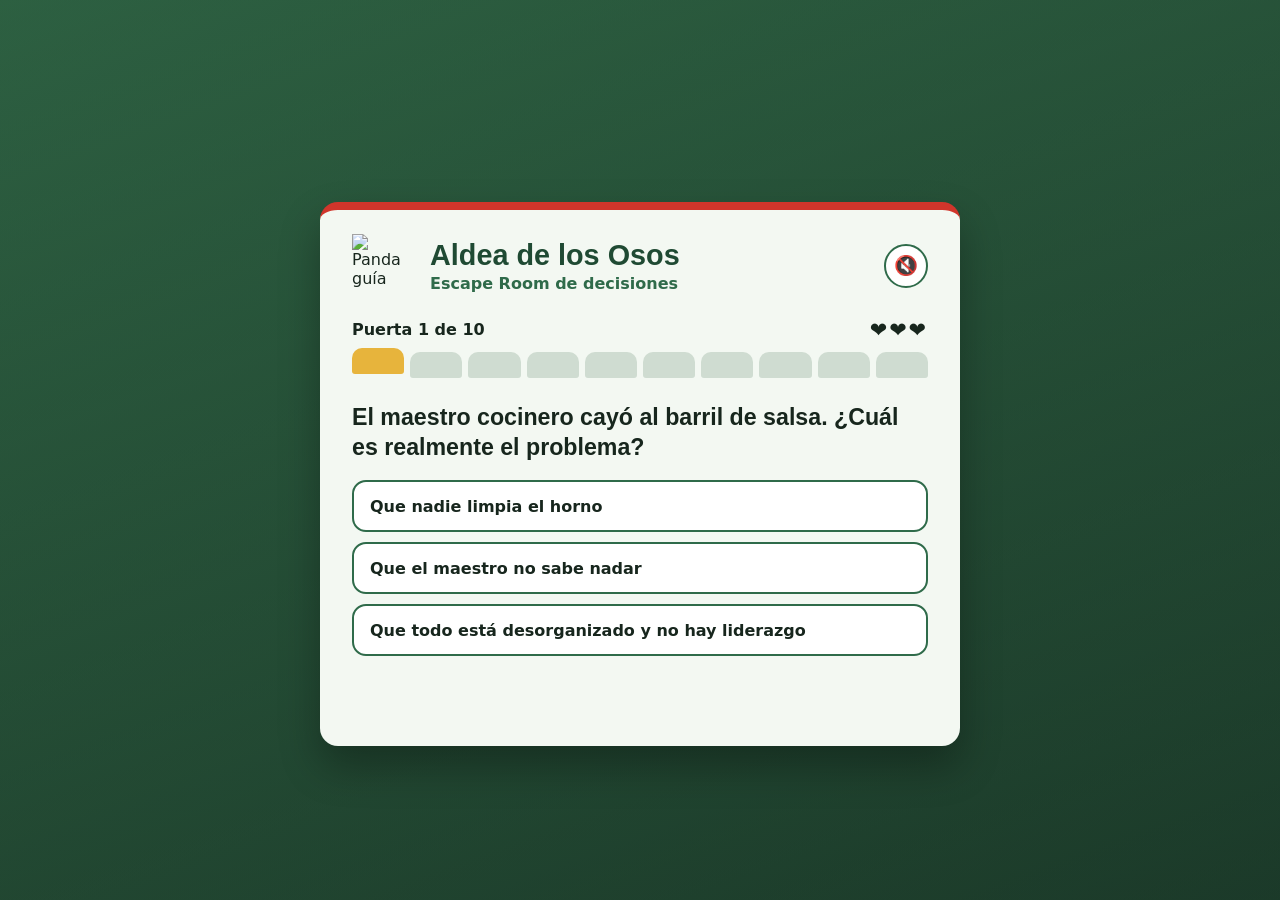
==== index.html @ aa0009ef "new structure" ====
<!DOCTYPE html>
<html lang="es">

<head>
  <meta charset="UTF-8">
  <meta name="viewport" content="width=device-width, initial-scale=1.0">
  <title>Escape Room: Aldea de los Osos</title>
  <link rel="stylesheet" href="estilo.css">
</head>

<body>
  <main class="game">
    <header class="game__header">
      <img class="panda" src="logo-panda" alt="Panda guía">
      <div>
        <h1>Aldea de los Osos</h1>
        <p class="subtitle">Escape Room de decisiones</p>
      </div>
      <button class="icon-btn" id="musicBtn" type="button" aria-pressed="false" aria-label="Activar música">🔇</button>
    </header>

    <section id="playScreen">
      <div class="status">
        <p id="doorLabel" class="status__label"></p>
        <div id="lives" class="lives"></div>
      </div>
      <ol id="doors" class="doors" aria-hidden="true"></ol>

      <h2 id="question" class="question"></h2>
      <div id="options" class="options"></div>
      <p id="feedback" class="feedback" role="status" aria-live="polite"></p>
      <button id="nextBtn" class="btn btn--primary" type="button" hidden>Abrir siguiente puerta</button>
    </section>

    <section id="endScreen" class="end" hidden>
      <p id="endEmoji" class="end__emoji"></p>
      <h2 id="endTitle"></h2>
      <p id="endText"></p>
      <button id="restartBtn" class="btn btn--primary" type="button">Jugar de nuevo</button>
    </section>
  </main>

  <audio id="bgMusic" src="https://cdn.pixabay.com/audio/2022/03/24/audio_66f30c77aa.mp3" loop preload="none"></audio>
  <script src="script.js" defer></script>
</body>
</html>
---- estilo.css ----
:root {
  --ink: #17261d;
  --jade: #2f6b4a;
  --jade-dark: #1f4a33;
  --paper: #f3f8f2;
  --lantern: #d1352b;
  --gold: #e7b43c;
  --ok: #2e9e5b;
  --ok-bg: #dff3e6;
  --bad-bg: #fbe1de;
  --radius: 18px;
}

* { box-sizing: border-box; }

body {
  margin: 0;
  min-height: 100dvh;
  display: grid;
  place-items: center;
  padding: 72px 16px 24px;
  font-family: 'Nunito', system-ui, sans-serif;
  color: var(--ink);
  background:
    linear-gradient(rgba(23, 38, 29, .45), rgba(23, 38, 29, .45)),
    url('https://i.imgur.com/W6bUzxE.jpg') center / cover fixed no-repeat,
    linear-gradient(160deg, #3f8f5f, #1f4a33);
}

.game {
  position: relative;
  width: 100%;
  max-width: 640px;
  padding: 24px clamp(16px, 4vw, 32px) 28px;
  background: var(--paper);
  border-radius: var(--radius);
  border-top: 8px solid var(--lantern);
  box-shadow: 0 20px 40px rgba(0, 0, 0, .3);
}
.game.shake { animation: shake .4s; }

/* Encabezado */
.game__header { display: flex; align-items: center; gap: 14px; margin-bottom: 20px; }
.game__header > div { flex: 1; min-width: 0; }
.panda { width: 64px; height: 64px; object-fit: contain; }
.panda-fallback { font-size: 3rem; line-height: 1; }
h1, h2 { font-family: 'Fredoka', sans-serif; font-weight: 600; margin: 0; }
h1 { font-size: clamp(1.3rem, 5vw, 1.8rem); color: var(--jade-dark); }
.subtitle { margin: 2px 0 0; color: var(--jade); font-weight: 700; }

.icon-btn {
  width: 44px; height: 44px;
  border: 2px solid var(--jade); border-radius: 50%;
  background: #fff; font-size: 1.2rem; cursor: pointer;
}
.icon-btn[aria-pressed="true"] { background: var(--gold); }

/* puertas y vidas */
.status { display: flex; justify-content: space-between; align-items: center; }
.status__label { margin: 0; font-weight: 700; }
.lives { font-size: 1.3rem; letter-spacing: 2px; }
.lives .lost { filter: grayscale(1); opacity: .35; }
.lives .pop { animation: pop .4s; display: inline-block; }

.doors { display: flex; gap: 6px; list-style: none; margin: 10px 0 24px; padding: 0; }
.doors li {
  flex: 1; height: 26px;
  border-radius: 10px 10px 3px 3px;
  background: #cfdcd1;
  transition: background .4s, transform .4s;
}
.doors li.open { background: var(--jade); }
.doors li.current { background: var(--gold); transform: translateY(-4px); }

/* Pregunta y opciones */
.question { font-size: clamp(1.15rem, 4.5vw, 1.45rem); line-height: 1.3; margin-bottom: 18px; }

.options { display: grid; gap: 10px; }
.option {
  min-height: 52px;
  padding: 12px 16px;
  font: inherit; font-weight: 700; text-align: left;
  color: var(--ink); background: #fff;
  border: 2px solid var(--jade); border-radius: 14px;
  cursor: pointer;
  transition: transform .15s, background .2s, border-color .2s;
}
.option:hover:not(:disabled) { background: #e7f1e8; transform: translateX(4px); }
.option:disabled { cursor: default; }
.option.correct { background: var(--ok-bg); border-color: var(--ok); }
.option.wrong { background: var(--bad-bg); border-color: var(--lantern); text-decoration: line-through; opacity: .8; }

.feedback { min-height: 3em; margin: 14px 0 0; font-weight: 700; }
.feedback.ok { color: var(--ok); }
.feedback.bad { color: var(--lantern); }

/* Botones */
.btn {
  display: block; width: 100%; margin-top: 8px; padding: 14px 24px;
  font: 600 1.1rem 'Fredoka', sans-serif; color: #fff;
  border: none; border-radius: 14px; cursor: pointer;
  transition: transform .15s, background .2s;
}
.btn--primary { background: var(--lantern); box-shadow: 0 4px 0 #9c2119; }
.btn--primary:hover { background: #e0443a; }
.btn--primary:active { transform: translateY(3px); box-shadow: 0 1px 0 #9c2119; }
.btn[hidden], [hidden] { display: none !important; }

/* Pantalla final */
.end { text-align: center; padding: 12px 0; }
.end__emoji { font-size: 4rem; margin: 0; }
.end h2 { font-size: 1.7rem; margin: 8px 0; color: var(--jade-dark); }
.end p { line-height: 1.5; }

/* animaciones */
.confetti {
  position: fixed; top: -12px; left: var(--x);
  width: 10px; height: 14px; background: var(--c);
  border-radius: 2px; pointer-events: none; z-index: 10;
  animation: fall var(--t) linear forwards;
}

:focus-visible { outline: 3px solid var(--gold); outline-offset: 3px; }

@keyframes shake { 20%, 60% { transform: translateX(-8px); } 40%, 80% { transform: translateX(8px); } }
@keyframes pop { 50% { transform: scale(1.6); } }
@keyframes fall { to { transform: translateY(110vh) rotate(720deg); } }

@media (max-width: 420px) {
  .panda { width: 52px; height: 52px; }
  .doors { gap: 4px; }
}

@media (prefers-reduced-motion: reduce) {
  *, *::before, *::after { animation: none !important; transition: none !important; }
}
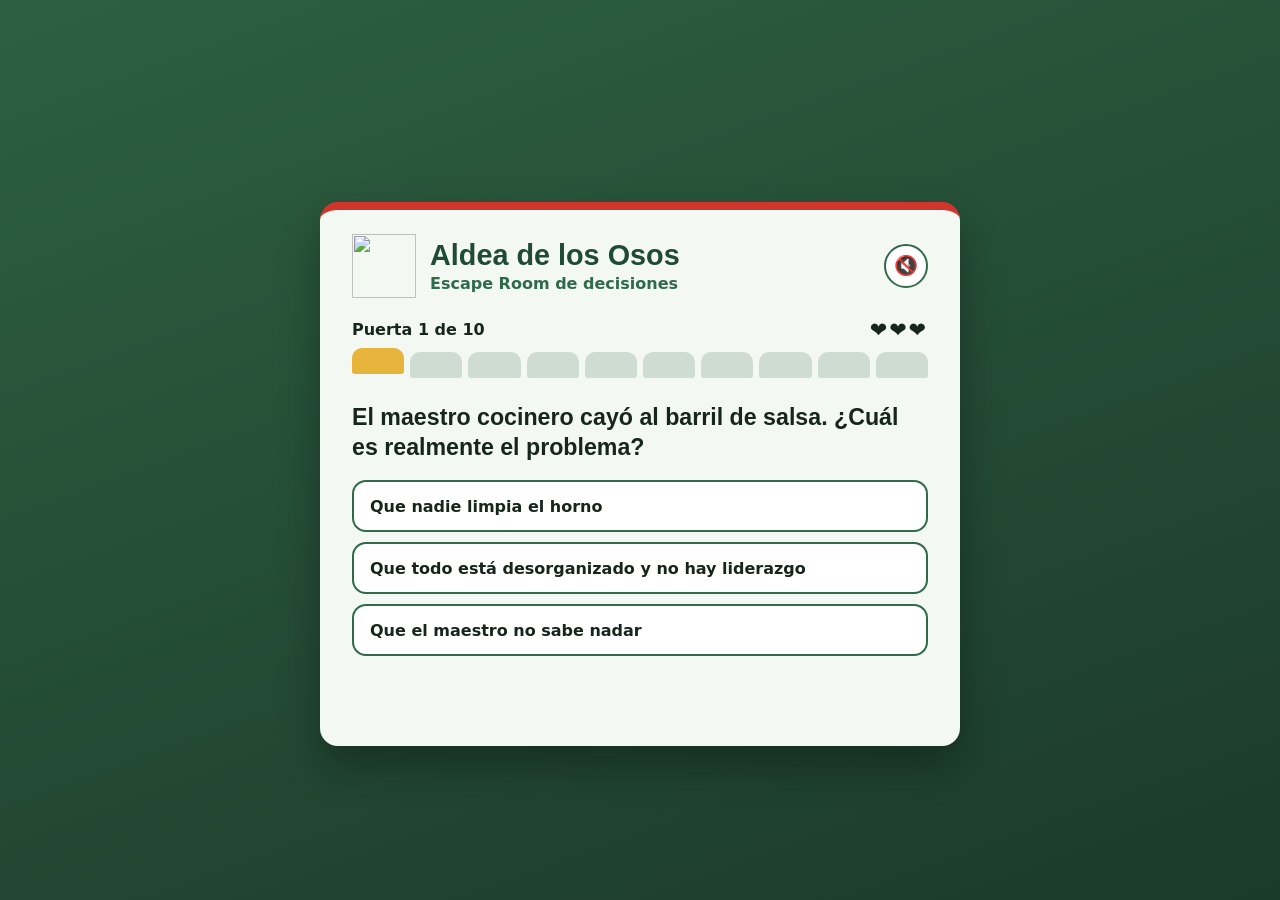
==== commit 70ce5dbb: "new changes" ====
--- a/index.html
+++ b/index.html
@@ -11,7 +11,7 @@
 <body>
   <main class="game">
     <header class="game__header">
-      <img class="panda" src="logo-panda" alt="Panda guía">
+      <img class="panda" src="logo-panda">
       <div>
         <h1>Aldea de los Osos</h1>
         <p class="subtitle">Escape Room de decisiones</p>
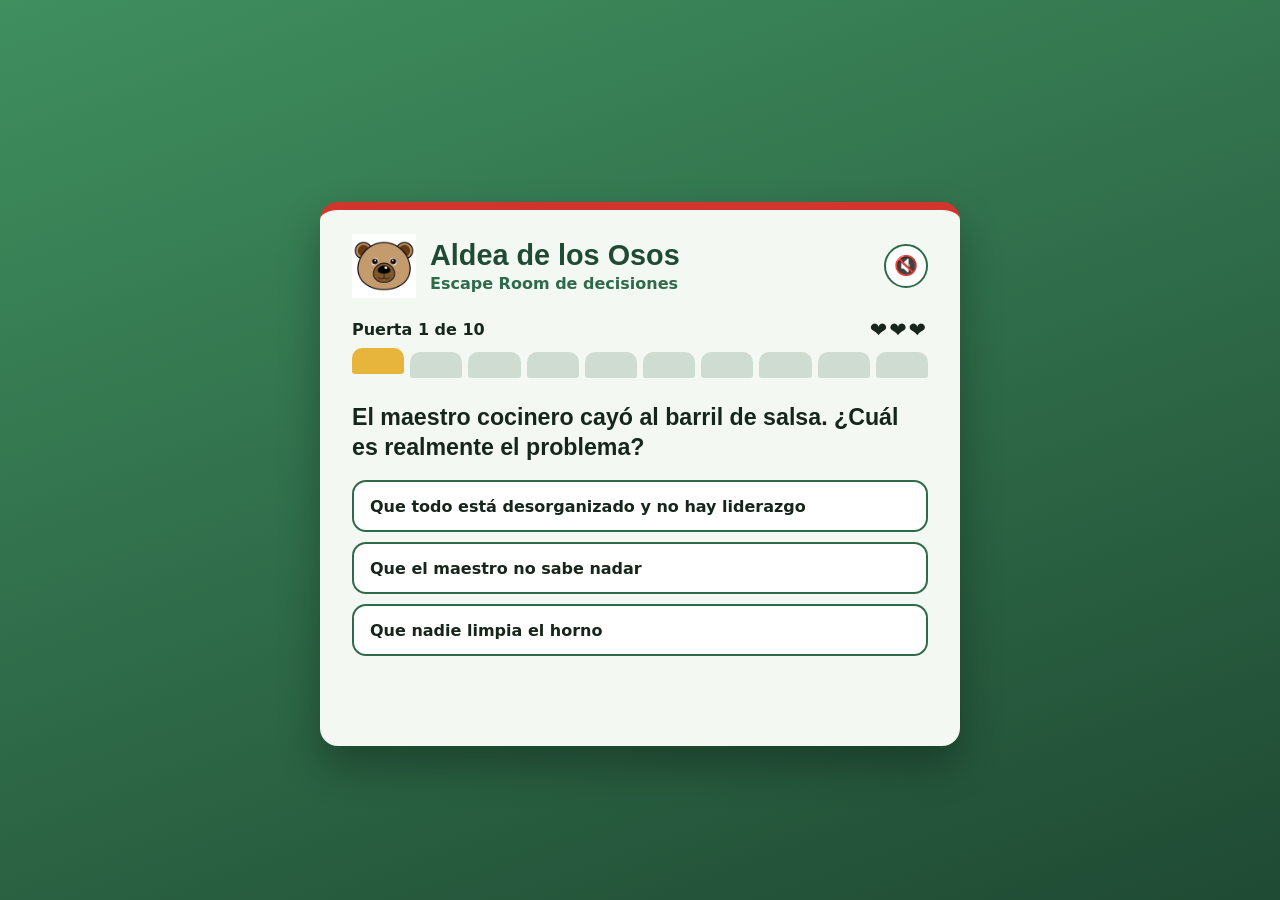
==== commit 094d9ffa: "add some details" ====
--- a/index.html
+++ b/index.html
@@ -11,7 +11,7 @@
 <body>
   <main class="game">
     <header class="game__header">
-      <img class="panda" src="logo-panda">
+      <img class="panda" src="panda.jpg" alt="Logo Panda">
       <div>
         <h1>Aldea de los Osos</h1>
         <p class="subtitle">Escape Room de decisiones</p>
--- a/estilo.css
+++ b/estilo.css
@@ -21,10 +21,7 @@
   padding: 72px 16px 24px;
   font-family: 'Nunito', system-ui, sans-serif;
   color: var(--ink);
-  background:
-    linear-gradient(rgba(23, 38, 29, .45), rgba(23, 38, 29, .45)),
-    url('https://i.imgur.com/W6bUzxE.jpg') center / cover fixed no-repeat,
-    linear-gradient(160deg, #3f8f5f, #1f4a33);
+  background: linear-gradient(160deg, #3f8f5f, #1f4a33);
 }
 
 .game {
